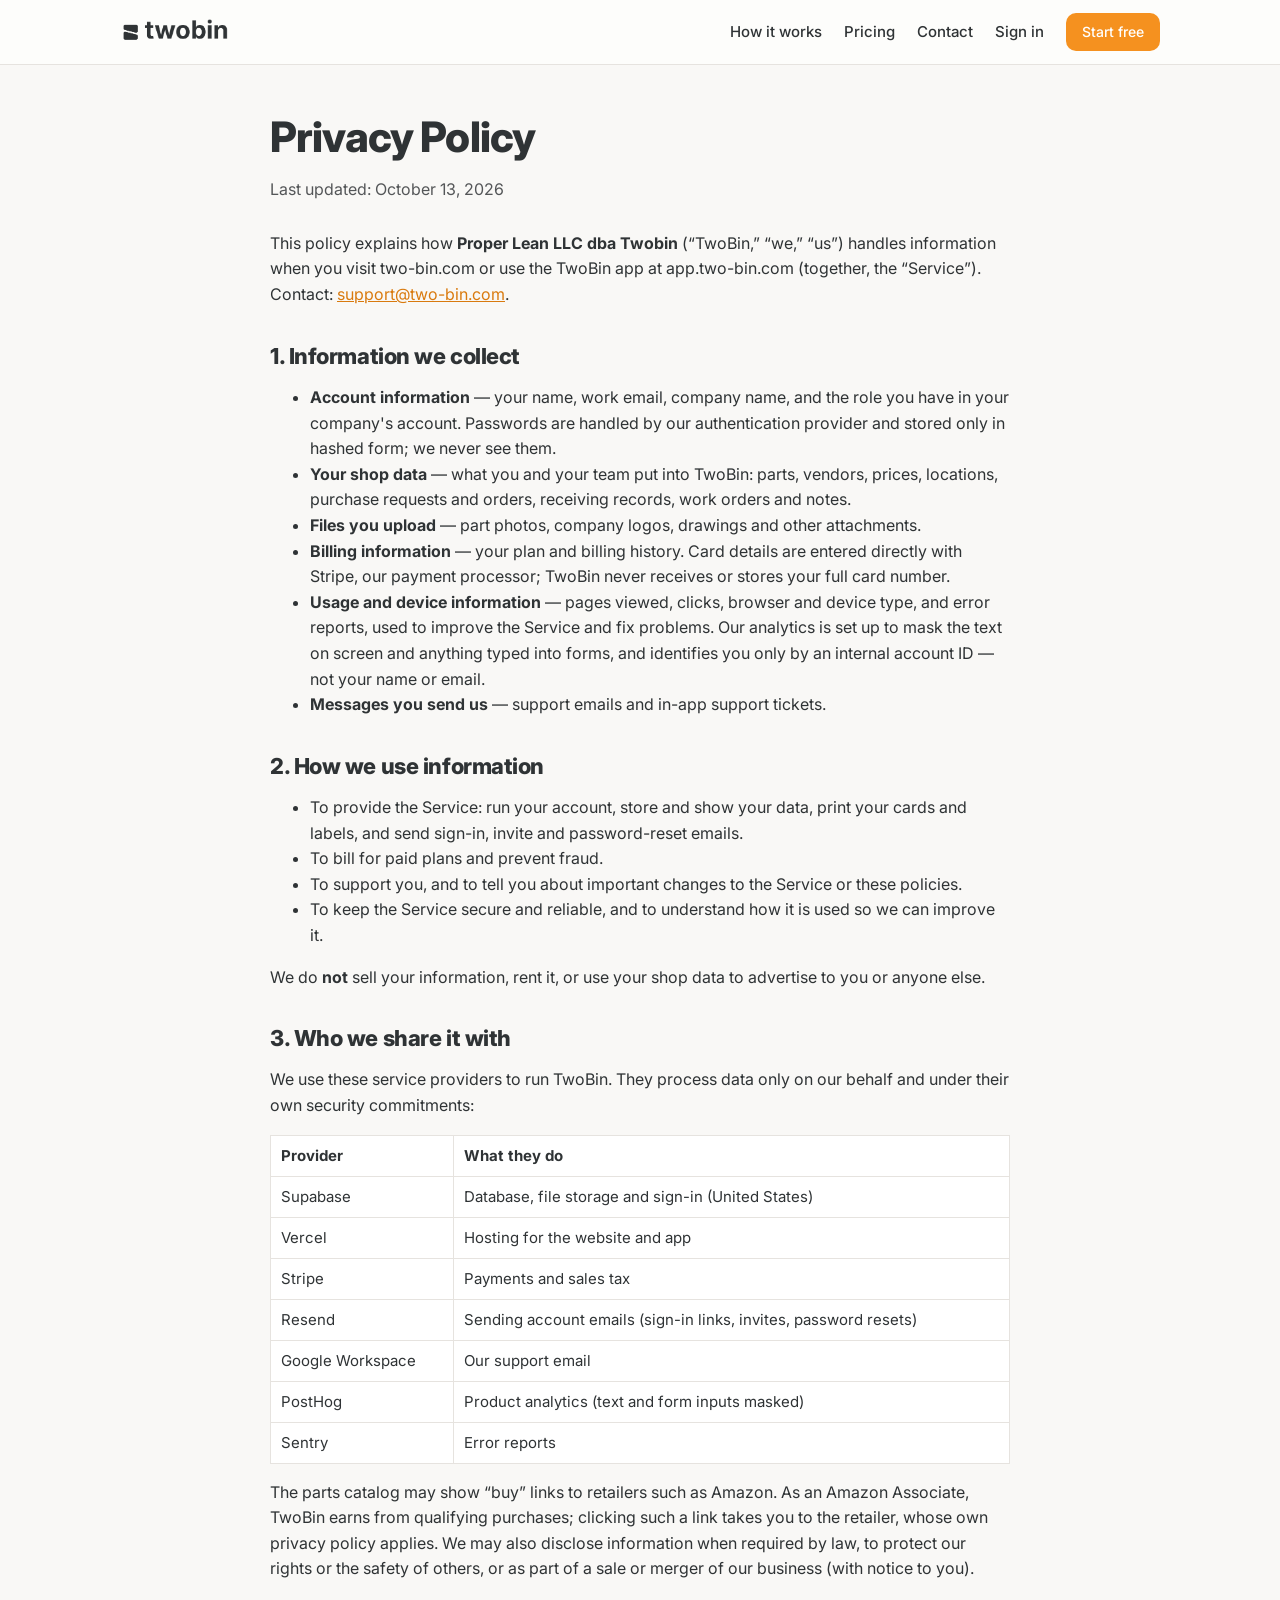
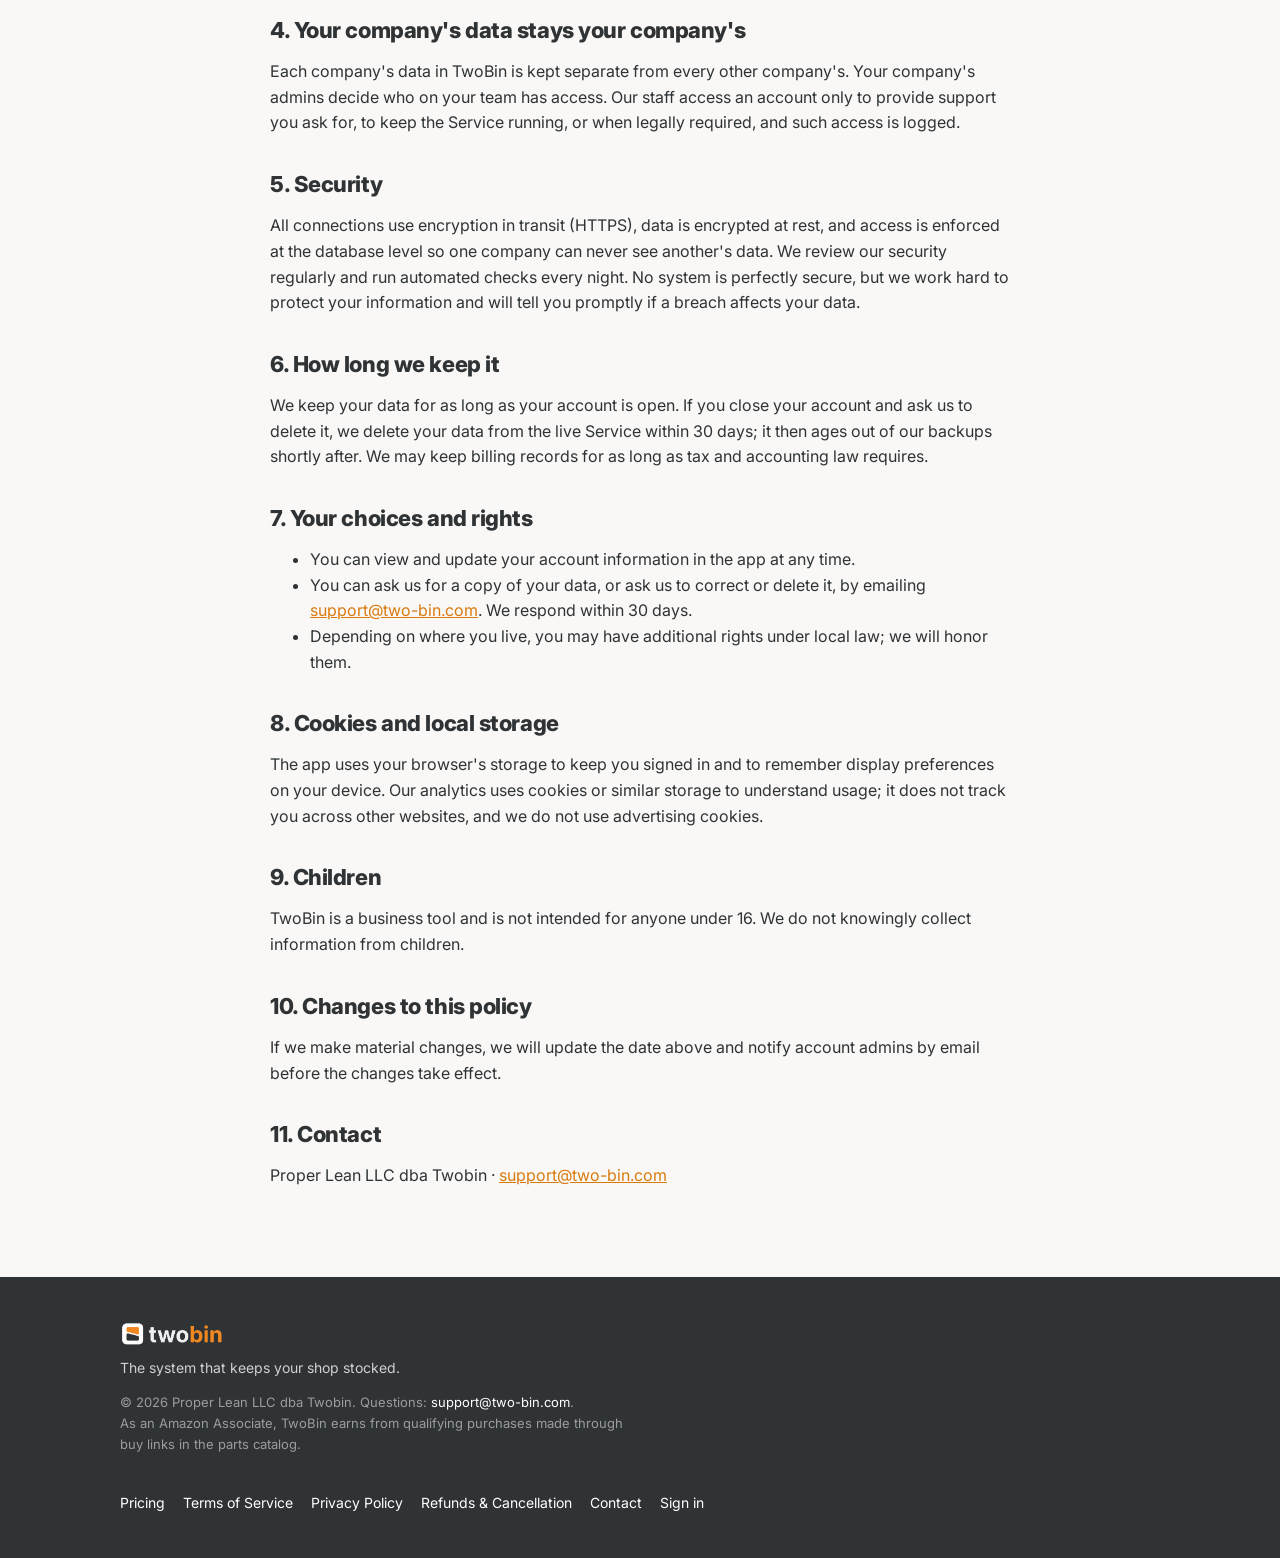
==== privacy/index.html @ e6852cf9 "TwoBin website v1: landing page, pricing, Terms, Privacy, Refunds & Cancellation Replaces the Coming" ====
<!doctype html>
<html lang="en">
<head>
<meta charset="utf-8">
<meta name="viewport" content="width=device-width, initial-scale=1">
<title>Privacy Policy — TwoBin</title>
<meta name="description" content="What information TwoBin collects, how it is used and protected, and your choices.">
<link rel="canonical" href="https://www.two-bin.com/privacy">
<meta property="og:title" content="Privacy Policy — TwoBin">
<meta property="og:description" content="What information TwoBin collects, how it is used and protected, and your choices.">
<meta property="og:type" content="website">
<meta property="og:url" content="https://www.two-bin.com/privacy">
<meta property="og:image" content="https://www.two-bin.com/assets/img/kanban-card.jpg">
<link rel="icon" href="/assets/favicon.ico">
<link rel="icon" type="image/png" sizes="32x32" href="/assets/favicon-32x32.png">
<link rel="apple-touch-icon" href="/assets/apple-touch-icon.png">
<link rel="preconnect" href="https://fonts.googleapis.com">
<link rel="preconnect" href="https://fonts.gstatic.com" crossorigin>
<link href="https://fonts.googleapis.com/css2?family=Inter:wght@400;500;600;700;800&display=swap" rel="stylesheet">
<link rel="stylesheet" href="/assets/site.css">
</head>
<body>
<header class="site-header">
  <div class="wrap">
    <a class="logo" href="/" aria-label="TwoBin home"><img src="/assets/twobin-logo-dark.png" alt="TwoBin"></a>
    <nav class="nav">
      <a class="hide-sm" href="/#how-it-works">How it works</a>
      <a class="hide-sm" href="/#pricing">Pricing</a>
      <a class="hide-sm" href="/#contact">Contact</a>
      <a href="https://app.two-bin.com/login">Sign in</a>
      <a class="btn small" href="https://app.two-bin.com/signup">Start free</a>
    </nav>
  </div>
</header>
<main class="legal"><div class="wrap"><h1>Privacy Policy</h1><p class="updated">Last updated: October 13, 2026</p>
<p>This policy explains how <strong>Proper Lean LLC dba Twobin</strong> (&ldquo;TwoBin,&rdquo; &ldquo;we,&rdquo; &ldquo;us&rdquo;) handles information when you visit two-bin.com or use the TwoBin app at app.two-bin.com (together, the &ldquo;Service&rdquo;). Contact: <a href="mailto:support@two-bin.com">support@two-bin.com</a>.</p>

<h2>1. Information we collect</h2>
<ul>
<li><strong>Account information</strong> &mdash; your name, work email, company name, and the role you have in your company's account. Passwords are handled by our authentication provider and stored only in hashed form; we never see them.</li>
<li><strong>Your shop data</strong> &mdash; what you and your team put into TwoBin: parts, vendors, prices, locations, purchase requests and orders, receiving records, work orders and notes.</li>
<li><strong>Files you upload</strong> &mdash; part photos, company logos, drawings and other attachments.</li>
<li><strong>Billing information</strong> &mdash; your plan and billing history. Card details are entered directly with Stripe, our payment processor; TwoBin never receives or stores your full card number.</li>
<li><strong>Usage and device information</strong> &mdash; pages viewed, clicks, browser and device type, and error reports, used to improve the Service and fix problems. Our analytics is set up to mask the text on screen and anything typed into forms, and identifies you only by an internal account ID &mdash; not your name or email.</li>
<li><strong>Messages you send us</strong> &mdash; support emails and in-app support tickets.</li>
</ul>

<h2>2. How we use information</h2>
<ul>
<li>To provide the Service: run your account, store and show your data, print your cards and labels, and send sign-in, invite and password-reset emails.</li>
<li>To bill for paid plans and prevent fraud.</li>
<li>To support you, and to tell you about important changes to the Service or these policies.</li>
<li>To keep the Service secure and reliable, and to understand how it is used so we can improve it.</li>
</ul>
<p>We do <strong>not</strong> sell your information, rent it, or use your shop data to advertise to you or anyone else.</p>

<h2>3. Who we share it with</h2>
<p>We use these service providers to run TwoBin. They process data only on our behalf and under their own security commitments:</p>
<table>
<tr><th>Provider</th><th>What they do</th></tr>
<tr><td>Supabase</td><td>Database, file storage and sign-in (United States)</td></tr>
<tr><td>Vercel</td><td>Hosting for the website and app</td></tr>
<tr><td>Stripe</td><td>Payments and sales tax</td></tr>
<tr><td>Resend</td><td>Sending account emails (sign-in links, invites, password resets)</td></tr>
<tr><td>Google Workspace</td><td>Our support email</td></tr>
<tr><td>PostHog</td><td>Product analytics (text and form inputs masked)</td></tr>
<tr><td>Sentry</td><td>Error reports</td></tr>
</table>
<p>The parts catalog may show &ldquo;buy&rdquo; links to retailers such as Amazon. As an Amazon Associate, TwoBin earns from qualifying purchases; clicking such a link takes you to the retailer, whose own privacy policy applies. We may also disclose information when required by law, to protect our rights or the safety of others, or as part of a sale or merger of our business (with notice to you).</p>

<h2>4. Your company's data stays your company's</h2>
<p>Each company's data in TwoBin is kept separate from every other company's. Your company's admins decide who on your team has access. Our staff access an account only to provide support you ask for, to keep the Service running, or when legally required, and such access is logged.</p>

<h2>5. Security</h2>
<p>All connections use encryption in transit (HTTPS), data is encrypted at rest, and access is enforced at the database level so one company can never see another's data. We review our security regularly and run automated checks every night. No system is perfectly secure, but we work hard to protect your information and will tell you promptly if a breach affects your data.</p>

<h2>6. How long we keep it</h2>
<p>We keep your data for as long as your account is open. If you close your account and ask us to delete it, we delete your data from the live Service within 30 days; it then ages out of our backups shortly after. We may keep billing records for as long as tax and accounting law requires.</p>

<h2>7. Your choices and rights</h2>
<ul>
<li>You can view and update your account information in the app at any time.</li>
<li>You can ask us for a copy of your data, or ask us to correct or delete it, by emailing <a href="mailto:support@two-bin.com">support@two-bin.com</a>. We respond within 30 days.</li>
<li>Depending on where you live, you may have additional rights under local law; we will honor them.</li>
</ul>

<h2>8. Cookies and local storage</h2>
<p>The app uses your browser's storage to keep you signed in and to remember display preferences on your device. Our analytics uses cookies or similar storage to understand usage; it does not track you across other websites, and we do not use advertising cookies.</p>

<h2>9. Children</h2>
<p>TwoBin is a business tool and is not intended for anyone under 16. We do not knowingly collect information from children.</p>

<h2>10. Changes to this policy</h2>
<p>If we make material changes, we will update the date above and notify account admins by email before the changes take effect.</p>

<h2>11. Contact</h2>
<p>Proper Lean LLC dba Twobin &middot; <a href="mailto:support@two-bin.com">support@two-bin.com</a></p>
</div></main><footer class="site-footer">
  <div class="wrap">
    <div>
      <img src="/assets/twobin-logo-light.png" alt="TwoBin">
      <div>The system that keeps your shop stocked.</div>
      <p class="small">&copy; 2026 Proper Lean LLC dba Twobin. Questions: <a href="mailto:support@two-bin.com">support@two-bin.com</a>.<br>
      As an Amazon Associate, TwoBin earns from qualifying purchases made through buy links in the parts catalog.</p>
    </div>
    <div class="links">
      <a href="/#pricing">Pricing</a>
      <a href="/terms">Terms of Service</a>
      <a href="/privacy">Privacy Policy</a>
      <a href="/refunds">Refunds &amp; Cancellation</a>
      <a href="mailto:support@two-bin.com">Contact</a>
      <a href="https://app.two-bin.com/login">Sign in</a>
    </div>
  </div>
</footer>
</body>
</html>
---- assets/site.css ----
:root{--orange:#f5911f;--orange-dark:#d97a0e;--dark:#2f3335;--gray:#545658;--canvas:#f9f8f6;--paper:#fdfdfb;--line:#e6e3df;--max:1080px}
*{box-sizing:border-box}
html{scroll-behavior:smooth}
body{margin:0;background:var(--canvas);color:var(--dark);font:16px/1.6 Inter,system-ui,-apple-system,"Segoe UI",Arial,sans-serif;-webkit-font-smoothing:antialiased}
img{max-width:100%;height:auto;display:block}
a{color:var(--orange-dark)}
.wrap{max-width:var(--max);margin:0 auto;padding:0 20px}
/* header */
.site-header{position:sticky;top:0;z-index:10;background:rgba(253,253,251,.94);backdrop-filter:blur(6px);border-bottom:1px solid var(--line)}
.site-header .wrap{display:flex;align-items:center;justify-content:space-between;height:64px;gap:16px}
.site-header .logo img{height:30px;width:auto}
.nav{display:flex;align-items:center;gap:22px;font-size:15px}
.nav a{color:var(--dark);text-decoration:none;font-weight:500}
.nav a:hover{color:var(--orange-dark)}
.btn{display:inline-block;background:var(--orange);color:#fff !important;font-weight:700;text-decoration:none;padding:12px 22px;border-radius:10px;transition:background .15s}
.btn:hover{background:var(--orange-dark)}
.btn.small{padding:8px 16px;font-size:14px}
.btn.ghost{background:transparent;color:var(--dark) !important;border:1px solid var(--line)}
.btn.ghost:hover{background:#fff}
@media (max-width:720px){.nav .hide-sm{display:none}}
/* sections */
section{padding:72px 0}
section.alt{background:var(--paper);border-top:1px solid var(--line);border-bottom:1px solid var(--line)}
h1,h2,h3{line-height:1.15;letter-spacing:-.02em;margin:0 0 16px}
h1{font-size:clamp(34px,5.4vw,56px);font-weight:800}
h2{font-size:clamp(28px,3.6vw,40px);font-weight:800}
h3{font-size:19px;font-weight:700}
.lead{font-size:clamp(17px,2vw,20px);color:var(--gray);max-width:640px}
.eyebrow{text-transform:uppercase;letter-spacing:.12em;font-size:13px;font-weight:700;color:var(--orange-dark);margin-bottom:12px}
.hero{padding:64px 0 56px}
.hero .grid{display:grid;grid-template-columns:1.15fr .85fr;gap:48px;align-items:center}
.hero .cta-note{margin-top:12px;font-size:14px;color:var(--gray)}
.hero-card{max-width:330px;justify-self:center;background:#fff;border:1px solid var(--line);border-radius:16px;padding:14px;box-shadow:0 18px 40px rgba(47,51,53,.10);transform:rotate(1.5deg)}
@media (max-width:860px){.hero .grid{grid-template-columns:1fr}.hero-card{max-width:360px;margin:0 auto;transform:none}}
.beats{display:grid;grid-template-columns:repeat(2,1fr);gap:16px;margin:28px 0}
.beat{background:#fff;border:1px solid var(--line);border-radius:12px;padding:20px;font-size:17px}
.beat strong{display:block;margin-bottom:4px}
@media (max-width:720px){.beats{grid-template-columns:1fr}}
.closer{font-size:20px;font-weight:700;margin-top:8px}
.two-col{display:grid;grid-template-columns:1fr 1fr;gap:48px;align-items:center}
@media (max-width:860px){.two-col{grid-template-columns:1fr}}
.steps{counter-reset:s;display:grid;grid-template-columns:repeat(4,1fr);gap:16px;margin-top:28px}
.step{background:#fff;border:1px solid var(--line);border-radius:12px;padding:20px}
.step::before{counter-increment:s;content:counter(s);display:inline-grid;place-items:center;width:30px;height:30px;border-radius:50%;background:var(--orange);color:#fff;font-weight:800;margin-bottom:10px}
@media (max-width:860px){.steps{grid-template-columns:1fr 1fr}}
@media (max-width:520px){.steps{grid-template-columns:1fr}}
.features{display:grid;grid-template-columns:repeat(3,1fr);gap:20px;margin-top:28px}
.feature{background:#fff;border:1px solid var(--line);border-radius:12px;padding:22px}
.feature p{margin:0;color:var(--gray)}
@media (max-width:860px){.features{grid-template-columns:1fr}}
.shot{border-radius:12px;border:1px solid var(--line);box-shadow:0 12px 30px rgba(47,51,53,.08);background:#fff}
.shots{display:grid;grid-template-columns:1.3fr 1fr;gap:20px;margin-top:32px;align-items:start}
@media (max-width:860px){.shots{grid-template-columns:1fr}}
.quote{border-left:4px solid var(--orange);padding:6px 0 6px 20px;margin:28px 0;font-size:19px;font-style:italic}
.quote cite{display:block;margin-top:8px;font-style:normal;font-size:15px;color:var(--gray)}
/* pricing */
.toggle{display:inline-flex;background:#fff;border:1px solid var(--line);border-radius:10px;padding:4px;margin:8px 0 24px}
.toggle button{border:0;background:transparent;padding:8px 16px;border-radius:8px;font:inherit;font-weight:600;cursor:pointer;color:var(--gray)}
.toggle button.on{background:var(--dark);color:#fff}
.plans{display:grid;grid-template-columns:repeat(3,1fr);gap:20px}
@media (max-width:860px){.plans{grid-template-columns:1fr}}
.plan{background:#fff;border:1px solid var(--line);border-radius:14px;padding:26px;display:flex;flex-direction:column}
.plan.featured{border:2px solid var(--orange);box-shadow:0 14px 34px rgba(245,145,31,.15)}
.plan .name{font-weight:800;font-size:20px}
.plan .price{font-size:40px;font-weight:800;margin:10px 0 0}
.plan .price small{font-size:16px;font-weight:600;color:var(--gray)}
.plan .billed{font-size:14px;color:var(--gray);min-height:22px}
.plan ul{padding-left:20px;margin:16px 0 22px;flex:1}
.plan li{margin:6px 0}
.plan .btn{text-align:center}
.fineprint{font-size:14px;color:var(--gray);margin-top:18px}
/* contact + footer */
.contact{text-align:center}
.contact .email{font-size:22px;font-weight:700}
.site-footer{background:var(--dark);color:#cfd1d2;padding:44px 0;font-size:14px}
.site-footer .wrap{display:flex;flex-wrap:wrap;justify-content:space-between;gap:24px}
.site-footer a{color:#fff;text-decoration:none}
.site-footer a:hover{color:var(--orange)}
.site-footer .links{display:flex;flex-wrap:wrap;gap:18px}
.site-footer img{height:26px;width:auto;margin-bottom:10px}
.site-footer .small{color:#9a9d9f;font-size:13px;max-width:520px}
/* legal pages */
.legal{padding:48px 0 72px}
.legal .wrap{max-width:780px}
.legal h1{font-size:clamp(30px,4vw,42px)}
.legal h2{font-size:22px;margin-top:36px}
.legal .updated{color:var(--gray);margin-bottom:28px}
.legal table{border-collapse:collapse;width:100%;margin:12px 0;font-size:15px}
.legal th,.legal td{border:1px solid var(--line);padding:8px 10px;text-align:left;vertical-align:top;background:#fff}
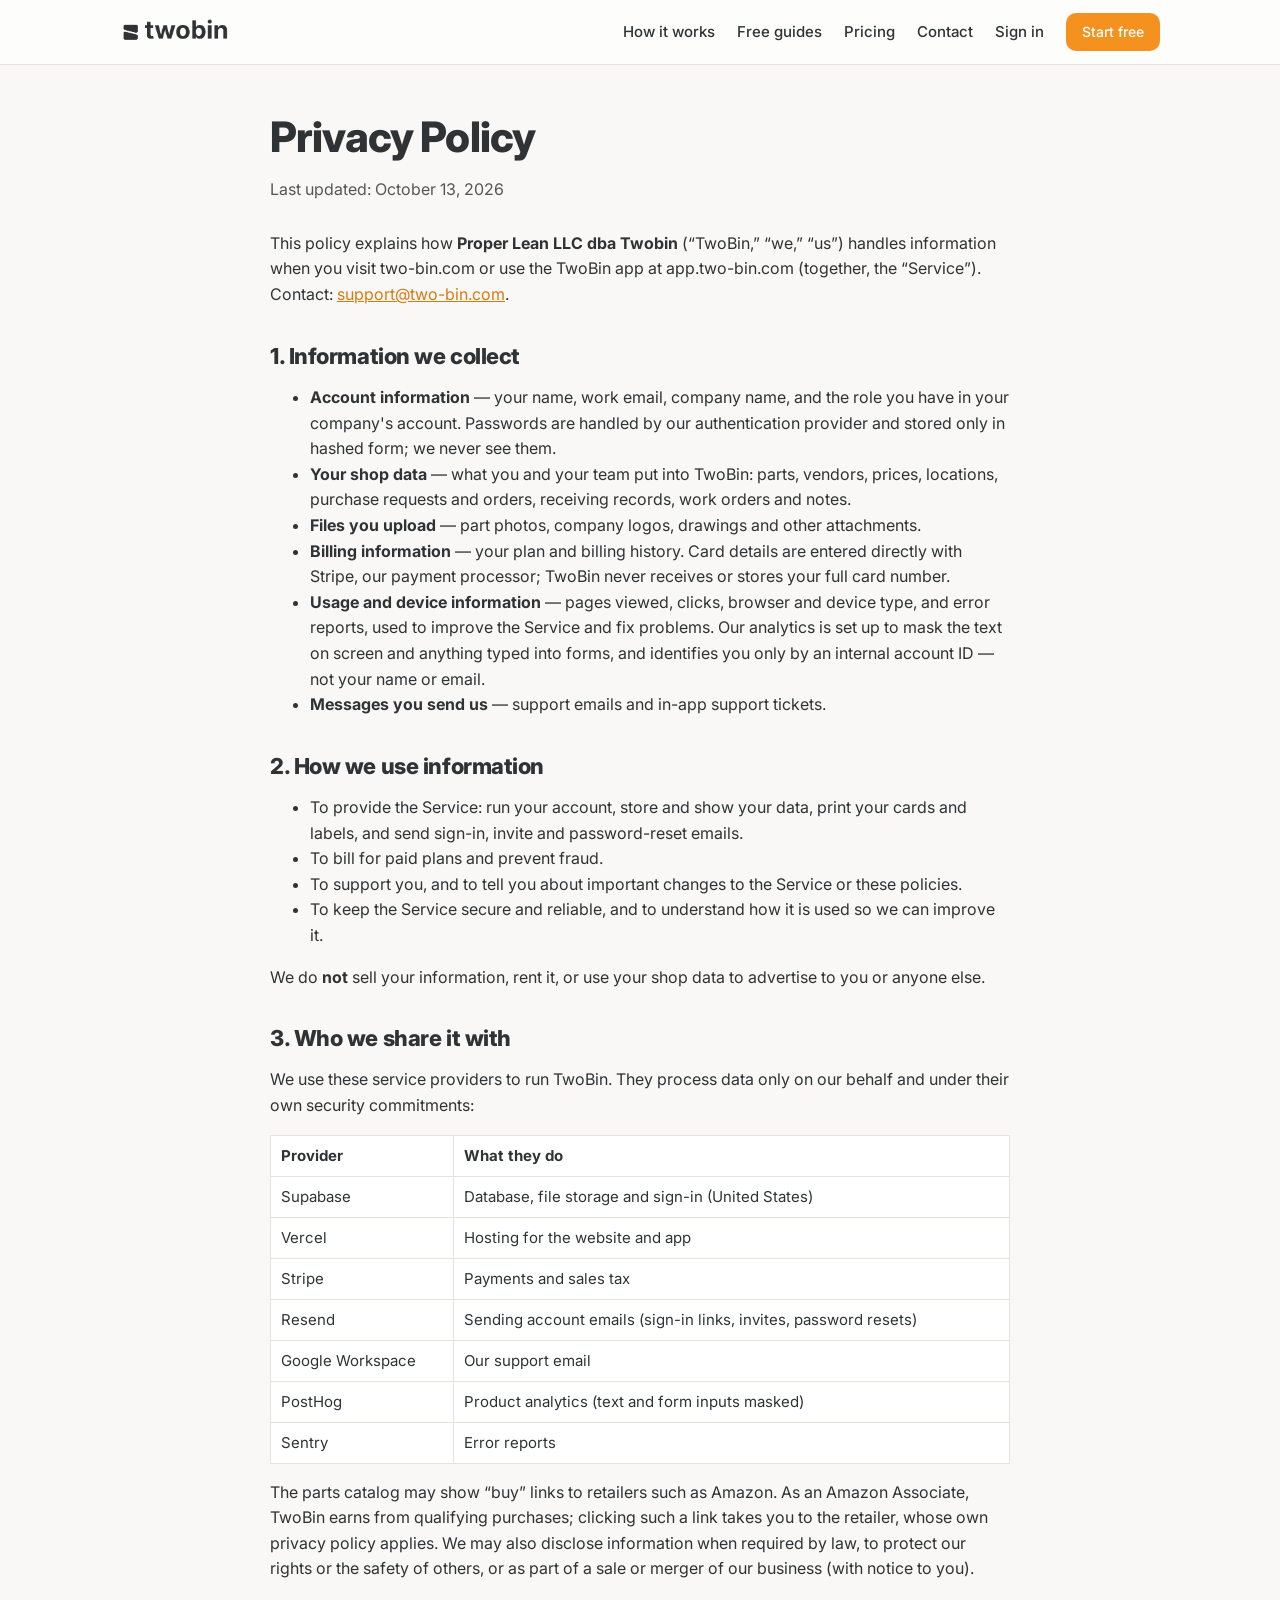
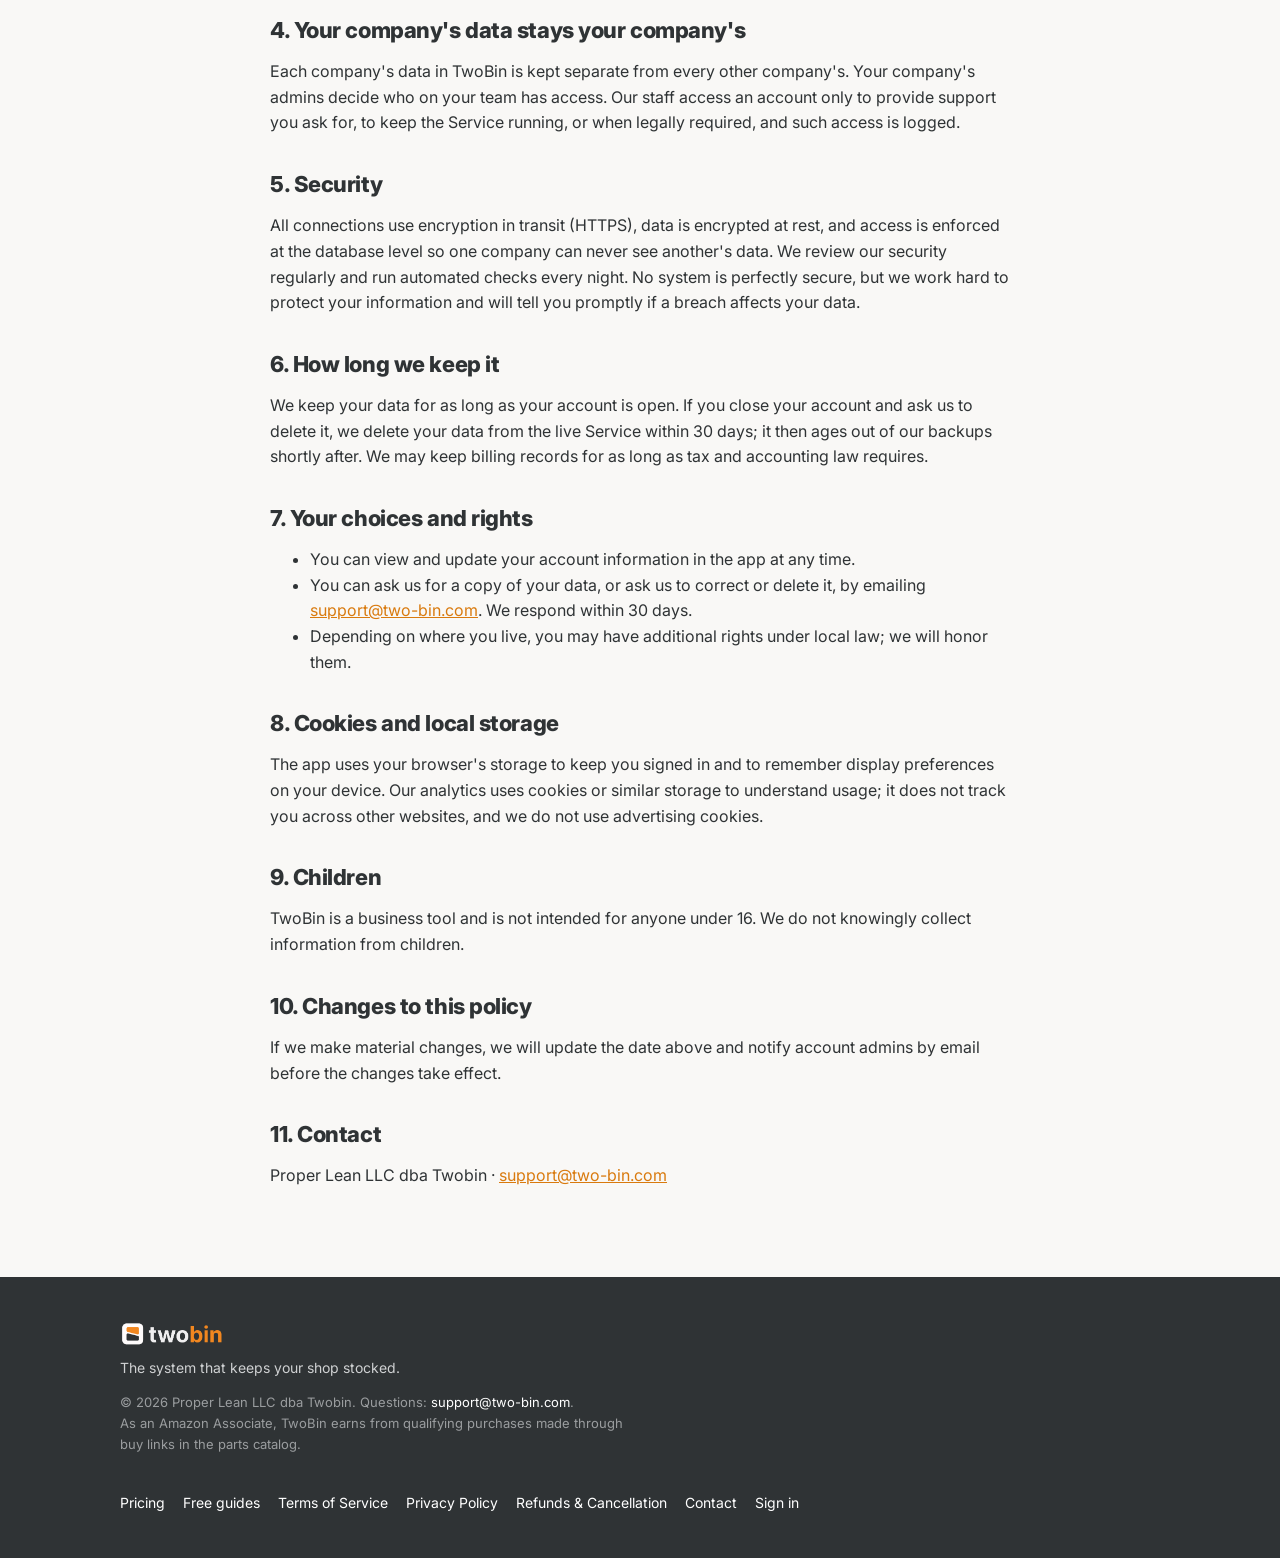
==== commit 0791b9e9: "Site v2: 'Kanban was where it started' story section + free field guides (both ebooks) Not published" ====
--- a/privacy/index.html
+++ b/privacy/index.html
@@ -25,6 +25,7 @@
     <a class="logo" href="/" aria-label="TwoBin home"><img src="/assets/twobin-logo-dark.png" alt="TwoBin"></a>
     <nav class="nav">
       <a class="hide-sm" href="/#how-it-works">How it works</a>
+      <a class="hide-sm" href="/#learn">Free guides</a>
       <a class="hide-sm" href="/#pricing">Pricing</a>
       <a class="hide-sm" href="/#contact">Contact</a>
       <a href="https://app.two-bin.com/login">Sign in</a>
@@ -105,6 +106,7 @@
     </div>
     <div class="links">
       <a href="/#pricing">Pricing</a>
+      <a href="/#learn">Free guides</a>
       <a href="/terms">Terms of Service</a>
       <a href="/privacy">Privacy Policy</a>
       <a href="/refunds">Refunds &amp; Cancellation</a>
--- a/assets/site.css
+++ b/assets/site.css
@@ -87,3 +87,12 @@
 .legal .updated{color:var(--gray);margin-bottom:28px}
 .legal table{border-collapse:collapse;width:100%;margin:12px 0;font-size:15px}
 .legal th,.legal td{border:1px solid var(--line);padding:8px 10px;text-align:left;vertical-align:top;background:#fff}
+/* free guides */
+.ebooks{display:grid;grid-template-columns:1fr 1fr;gap:20px;margin-top:28px}
+@media (max-width:860px){.ebooks{grid-template-columns:1fr}}
+.ebook{display:grid;grid-template-columns:150px 1fr;gap:20px;align-items:start;background:#fff;border:1px solid var(--line);border-radius:14px;padding:18px;color:var(--dark);text-decoration:none;transition:box-shadow .15s,transform .15s}
+.ebook:hover{box-shadow:0 12px 30px rgba(47,51,53,.10);transform:translateY(-2px)}
+.ebook img{border:1px solid var(--line);border-radius:6px}
+.ebook p{color:var(--gray);margin:0 0 12px;font-size:15px}
+.ebook .dl{font-weight:700;color:var(--orange-dark)}
+@media (max-width:520px){.ebook{grid-template-columns:100px 1fr}}
